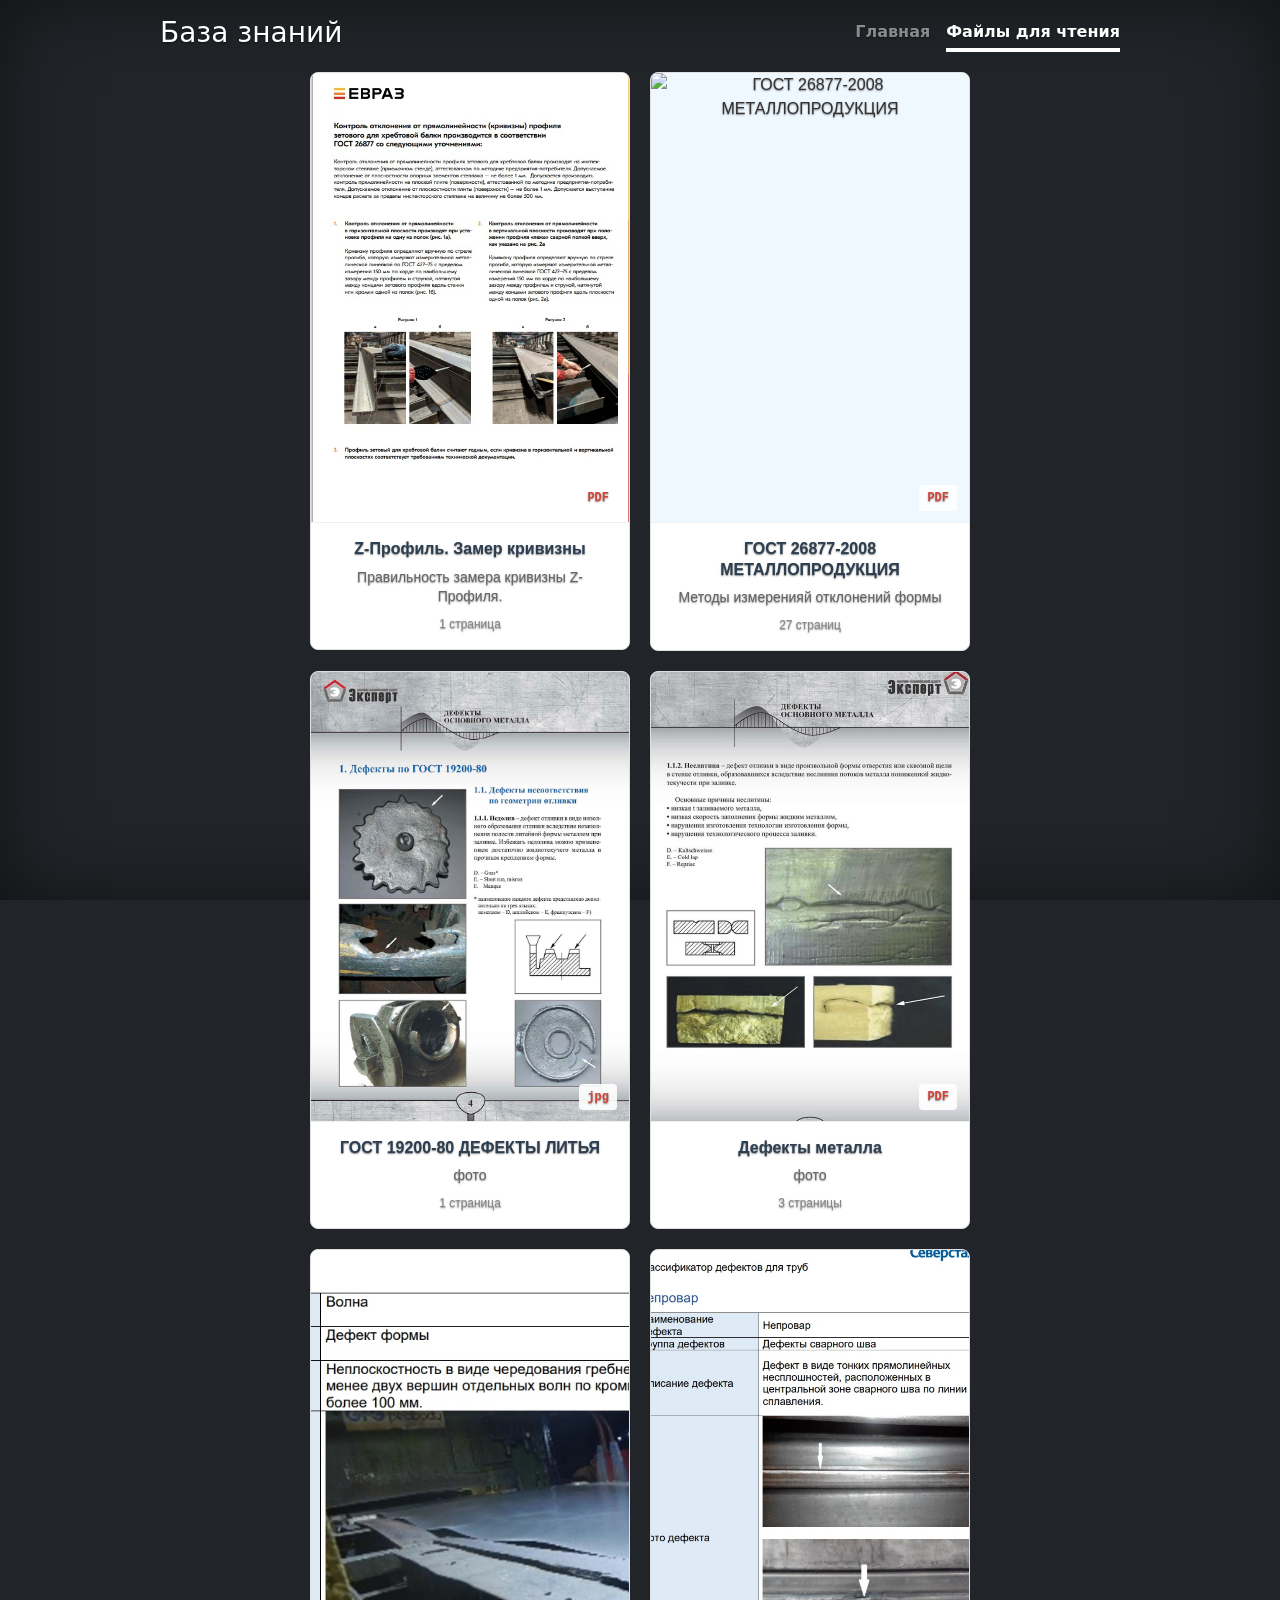
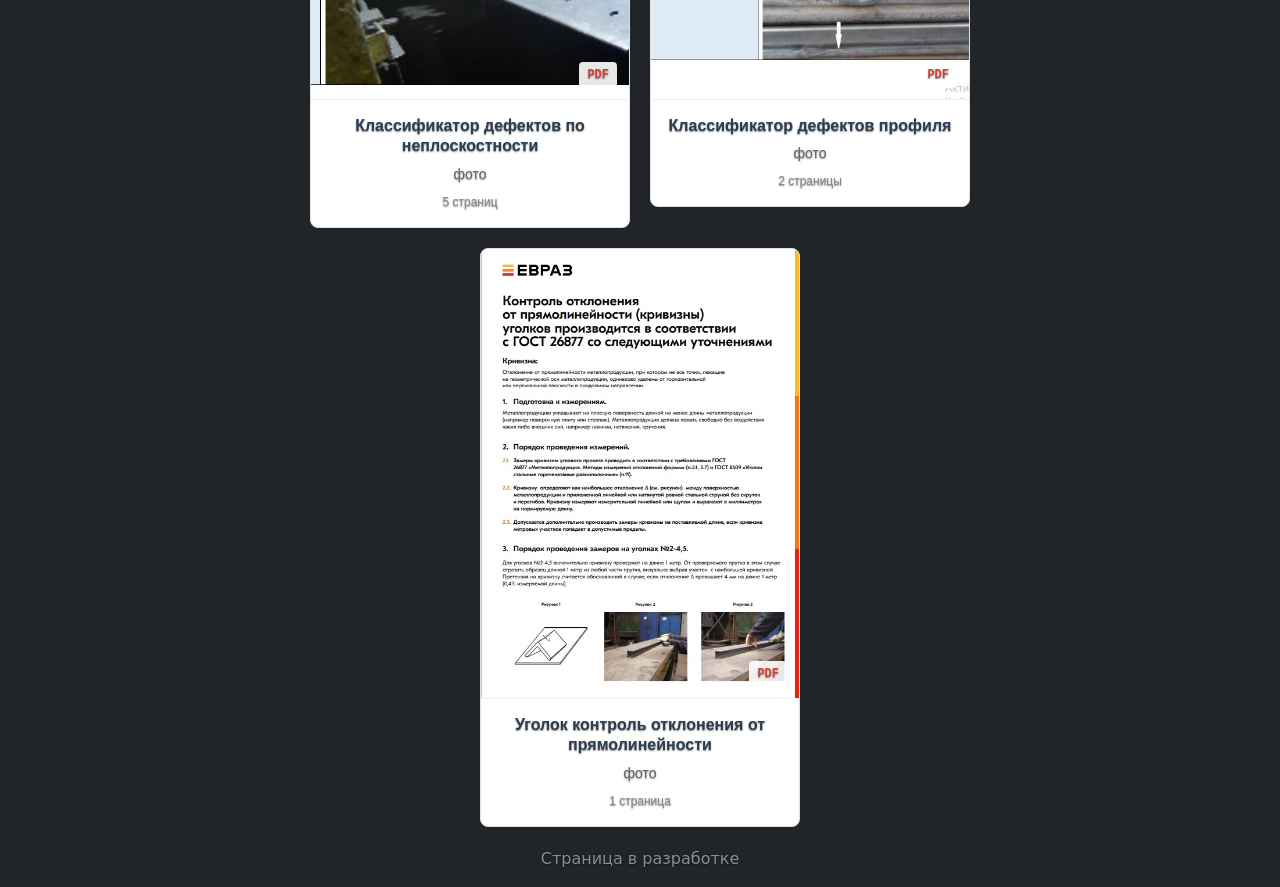
==== Дефекты.html @ 1c7688d4 "Update Дефекты.html" ====
<!doctype html>
<html lang="ru" class="h-100" data-bs-theme="auto">
  <head>
    <meta charset="utf-8" />
    <meta name="viewport" content="width=device-width, initial-scale=1" />
    <meta name="description" content="" />
    <title>Файлы для чтения</title>
    <link rel="icon" href="img/icon.png" />
    <link href="css/bootstrap.min.css" rel="stylesheet" />

    <style></style>
    <!-- Пользовательские стили для этого шаблона -->
    <link href="css/cover.css" rel="stylesheet" />
  </head>
  <body class="d-flex h-100 text-center text-bg-dark">
    <div class="cover-container d-flex w-100 h-100 p-3 mx-auto flex-column">
      <header class="mb-auto">
        <div>
          <h3 class="float-md-start mb-0">База знаний</h3>
          <nav class="nav nav-masthead justify-content-center float-md-end">
            <a
              class="nav-link fw-bold py-1 px-0"
              aria-current="page"
              href="index.html"
              >Главная
            </a>
            <a class="nav-link fw-bold py-1 px-0 active" href="Дефекты.html">
              Файлы для чтения
            </a>
          </nav>
        </div>
      </header>
      <main>
        <div class="pdf-gallery">
          
          <div class="pdf-link-card">
            <a
              href="https://drive.google.com/file/d/1VNxoEMTBIshEWuHUPDGK_zyQNwvNn9n7/view?usp=sharing"
              class="pdf-link"
              target="_blank"
              rel="noopener"
            >
              <div class="pdf-preview">
                <img
                  src="img/Z-Профиль. Замер кривизны.jpg"
                  alt="Z-Профиль. Замер кривизны"
                  class="preview-image"
                />
                <span class="pdf-icon">PDF</span>
              </div>
              <div class="pdf-info">
                <h3 class="pdf-title">Z-Профиль. Замер кривизны</h3>
                <p class="pdf-description">
                  Правильность замера кривизны Z-Профиля.
                </p>
                <span class="pdf-meta">1 страница</span>
              </div>
            </a>
          </div>
          <div class="pdf-link-card">
            <a
              href="https://drive.google.com/file/d/1lotK1HcNBA3Y0LuFQnwqOEzX0JJSopBb/view?usp=sharing"
              class="pdf-link"
              target="_blank"
              rel="noopener"
            >
              <div class="pdf-preview">
                <img
                  src="https://meganorm.ru/Data/522/52275/0.gif"
                  alt="ГОСТ 26877-2008 МЕТАЛЛОПРОДУКЦИЯ"
                  class="preview-image"
                />
                <span class="pdf-icon">PDF</span>
              </div>
              <div class="pdf-info">
                <h3 class="pdf-title">ГОСТ 26877-2008 МЕТАЛЛОПРОДУКЦИЯ</h3>
                <p class="pdf-description">
                  Методы измеренияй отклонений формы
                </p>
                <span class="pdf-meta">27 страниц</span>
              </div>
            </a>
          </div>
          <div class="pdf-link-card">
            <a
              href="https://drive.google.com/file/d/1u4NrDkvnOyEPUqprvm6hFBmv756m1Dpn/view?usp=sharing"
              class="pdf-link"
              target="_blank"
              rel="noopener"
            >
              <div class="pdf-preview">
                <img
                  src="PDF/Дефекты литья (ГОСТ 19200-80).jpg"
                  alt="Дефекты литья (ГОСТ 19200-80)"
                  class="preview-image"
                />
                <span class="pdf-icon">jpg</span>
              </div>
              <div class="pdf-info">
                <h3 class="pdf-title">ГОСТ 19200-80 ДЕФЕКТЫ ЛИТЬЯ</h3>
                <p class="pdf-description">фото</p>
                <span class="pdf-meta">1 страница</span>
              </div>
            </a>
          </div>
          <div class="pdf-link-card">
            <a
              href="https://drive.google.com/file/d/1jbXk6nrVmlvSIRDxXZnnMxonEVi_7ITj/view?usp=sharing"
              class="pdf-link"
              target="_blank"
              rel="noopener"
            >
              <div class="pdf-preview">
                <img
                  src="img/Дефекты металла.jpg"
                  alt="Дефекты металла"
                  class="preview-image"
                />
                <span class="pdf-icon">PDF</span>
              </div>
              <div class="pdf-info">
                <h3 class="pdf-title">Дефекты металла</h3>
                <p class="pdf-description">фото</p>
                <span class="pdf-meta">3 страницы</span>
              </div>
            </a>
          </div>
          <div class="pdf-link-card">
            <a
              href="https://drive.google.com/file/d/19DSDoSTW-9j0FBzGOYoQylgRarEkfjwR/view?usp=sharing"
              class="pdf-link"
              target="_blank"
              rel="noopener"
            >
              <div class="pdf-preview">
                <img
                  src="img/Классификатор дефектов по неплоскостности.jpg"
                  alt="Дефекты металла"
                  class="preview-image"
                />
                <span class="pdf-icon">PDF</span>
              </div>
              <div class="pdf-info">
                <h3 class="pdf-title">
                  Классификатор дефектов по неплоскостности
                </h3>
                <p class="pdf-description">фото</p>
                <span class="pdf-meta">5 страниц</span>
              </div>
            </a>
          </div>
          <div class="pdf-link-card">
            <a
              href="https://drive.google.com/file/d/19GHr_GscddgRQ9pl_QYwRhdyqUPZ-yNC/view?usp=sharing"
              class="pdf-link"
              target="_blank"
              rel="noopener"
            >
              <div class="pdf-preview">
                <img
                  src="img/Классификатор дефектов профиля.jpg"
                  alt="Дефекты металла"
                  class="preview-image"
                />
                <span class="pdf-icon">PDF</span>
              </div>
              <div class="pdf-info">
                <h3 class="pdf-title">Классификатор дефектов профиля</h3>
                <p class="pdf-description">фото</p>
                <span class="pdf-meta">2 страницы</span>
              </div>
            </a>
          </div>
          <div class="pdf-link-card">
            <a
              href="https://drive.google.com/file/d/1ffCLe1TzRRmDBVNNvVYwtRK9qHr_nrPJ/view?usp=sharing"
              class="pdf-link"
              target="_blank"
              rel="noopener"
            >
              <div class="pdf-preview">
                <img
                  src="img/Уголок контроль отклонения от прямолинейности.jpg"
                  alt="Дефекты металла"
                  class="preview-image"
                />
                <span class="pdf-icon">PDF</span>
              </div>
              <div class="pdf-info">
                <h3 class="pdf-title">
                  Уголок контроль отклонения от прямолинейности
                </h3>
                <p class="pdf-description">фото</p>
                <span class="pdf-meta">1 страница</span>
              </div>
            </a>
          </div>
        </div>
      </main>
      <!-- Добавьте больше карточек по необходимости -->
      <footer class="mt-auto text-white-50">
        <p>Страница в разработке</p>
      </footer>
    </div>
  </body>
</html>
---- css/cover.css ----
/*
 * Глобальные параметры
 */

/* Пользовательская кнопка по умолчанию */
.btn-light,
.btn-light:hover,
.btn-light:focus {
  color: #333;
  text-shadow: none; /* Предотвращать наследование от `body` */
}

/*
 * Базовая структура
 */

body {
  text-shadow: 0 0.05rem 0.1rem rgba(0, 0, 0, 0.5);
  box-shadow: inset 0 0 5rem rgba(0, 0, 0, 0.5);
}

.cover-container {
  max-width: 62em;
}
img {
  background-color: aliceblue;
}
/*
 * Заголовок
 */

.nav-masthead .nav-link {
  color: rgba(255, 255, 255, 0.5);
  border-bottom: 0.25rem solid transparent;
}

.nav-masthead .nav-link:hover,
.nav-masthead .nav-link:focus {
  border-bottom-color: rgba(255, 255, 255, 0.25);
}

.nav-masthead .nav-link + .nav-link {
  margin-left: 1rem;
}

.nav-masthead .active {
  color: #fff;
  border-bottom-color: #fff;
}

/* Стиль через ИИ */

.pdf-gallery {
  display: flex;
  flex-wrap: wrap;
  gap: 20px; /* Отступы между карточками */
  justify-content: center; /* Центрирование карточек */
  padding: 20px;
}

.pdf-link-card {
  width: 320px; /* Фиксированная ширина карточки */
  flex: 0 1 320px; /* Не растёт, сжимается при необходимости, базовая ширина 320 px */
  margin: 0;
  font-family: Arial, sans-serif;
}

.pdf-link {
  display: block;
  text-decoration: none;
  color: #333;
  border: 1px solid #e0e0e0;
  border-radius: 8px;
  overflow: hidden;
  transition: all 0.3s ease;
  background: #fff;
}

.pdf-link:hover {
  box-shadow: 0 4px 12px rgba(0, 0, 0, 0.1);
  transform: translateY(-2px);
  border-color: #ccc;
}

.pdf-preview {
  position: relative;
  width: 100%;
  height: 0;
  padding-bottom: 141.42%; /* Соотношение сторон A4: 1:√2 ≈ 1:1.414 */
}

.preview-image {
  position: absolute;
  top: 0;
  left: 0;
  width: 100%;
  height: 100%;
  object-fit: cover;
  border-bottom: 1px solid #f0f0f0;
}

.pdf-icon {
  position: absolute;
  bottom: 12px;
  right: 12px;
  background: rgba(255, 255, 255, 0.9);
  color: #d44336;
  padding: 4px 8px;
  border-radius: 4px;
  font-size: 12px;
  font-weight: bold;
  font-family: monospace;
}

.pdf-info {
  padding: 16px;
}

.pdf-title {
  margin: 0 0 8px 0;
  font-size: 16px;
  font-weight: 600;
  line-height: 1.3;
  color: #2c3e50;
}

.pdf-description {
  margin: 0 0 8px 0;
  font-size: 14px;
  line-height: 1.4;
  color: #666;
}

.pdf-meta {
  display: block;
  font-size: 12px;
  color: #888;
}
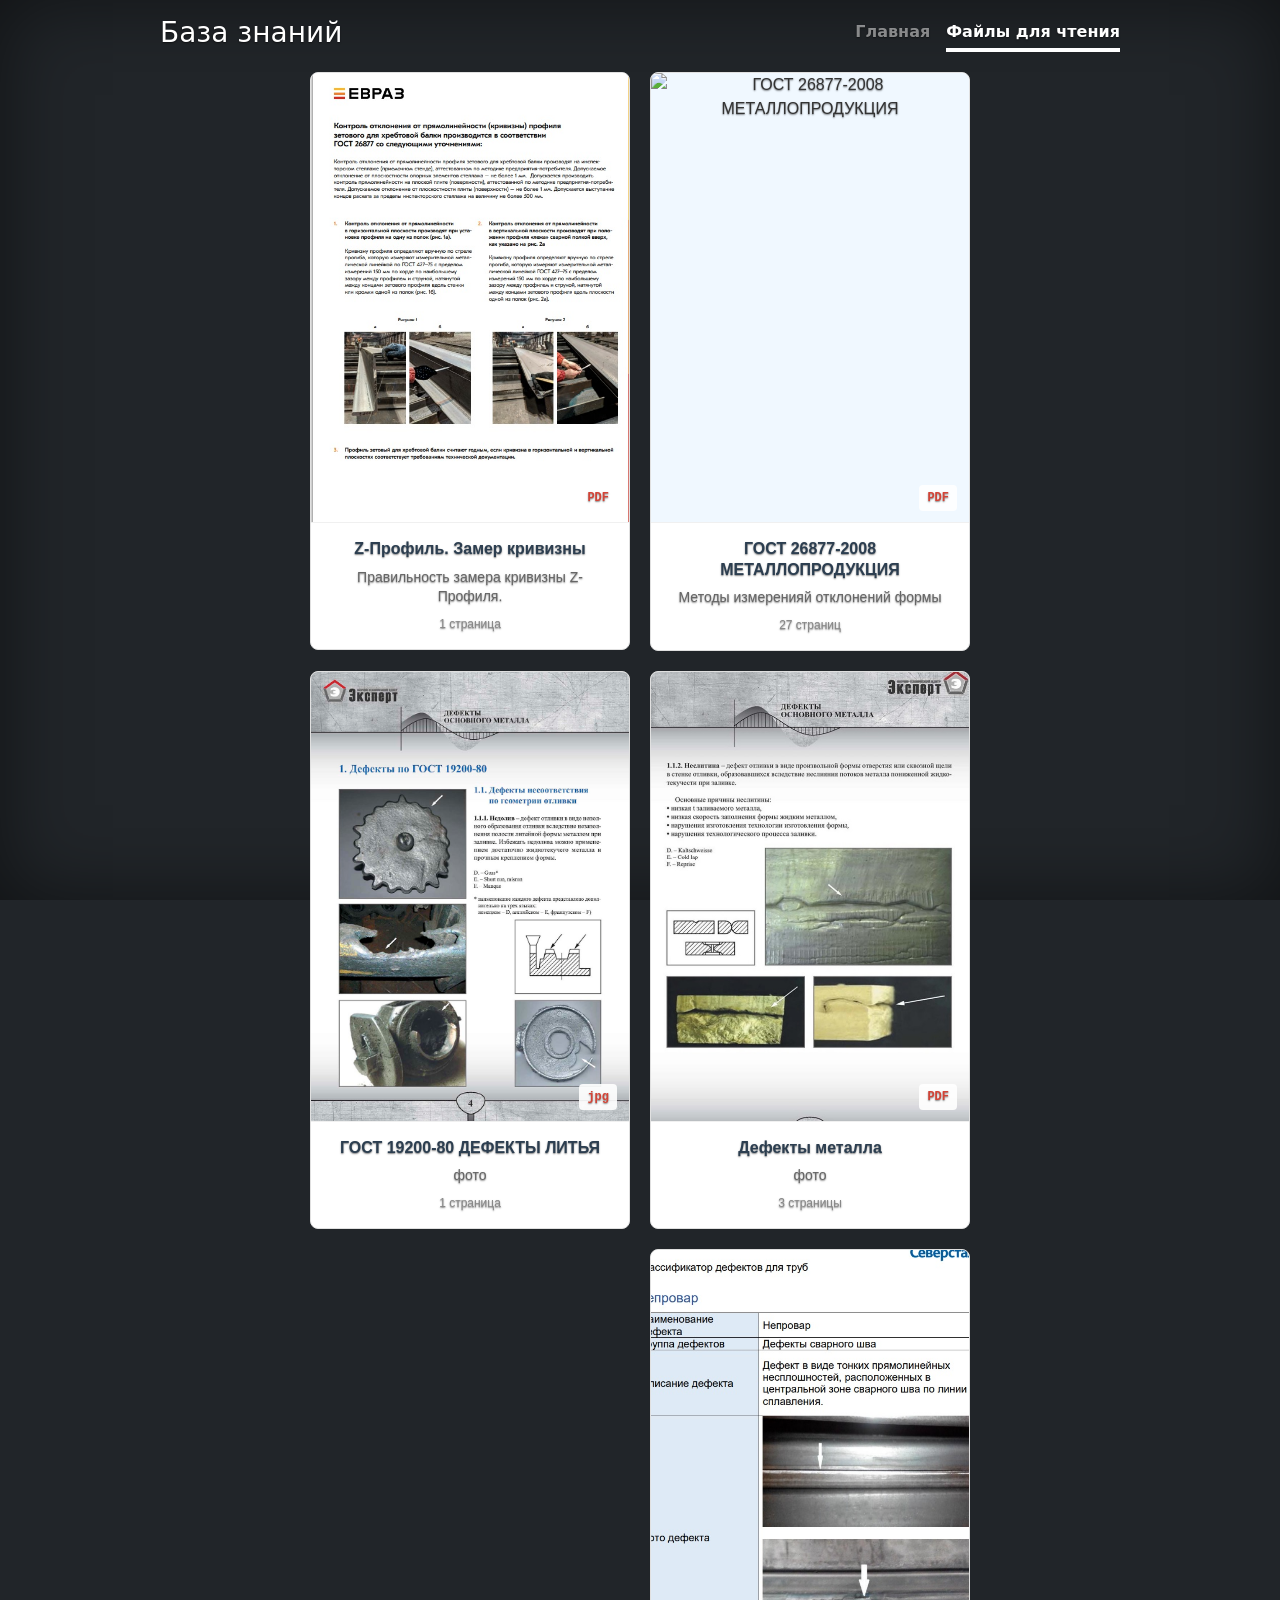
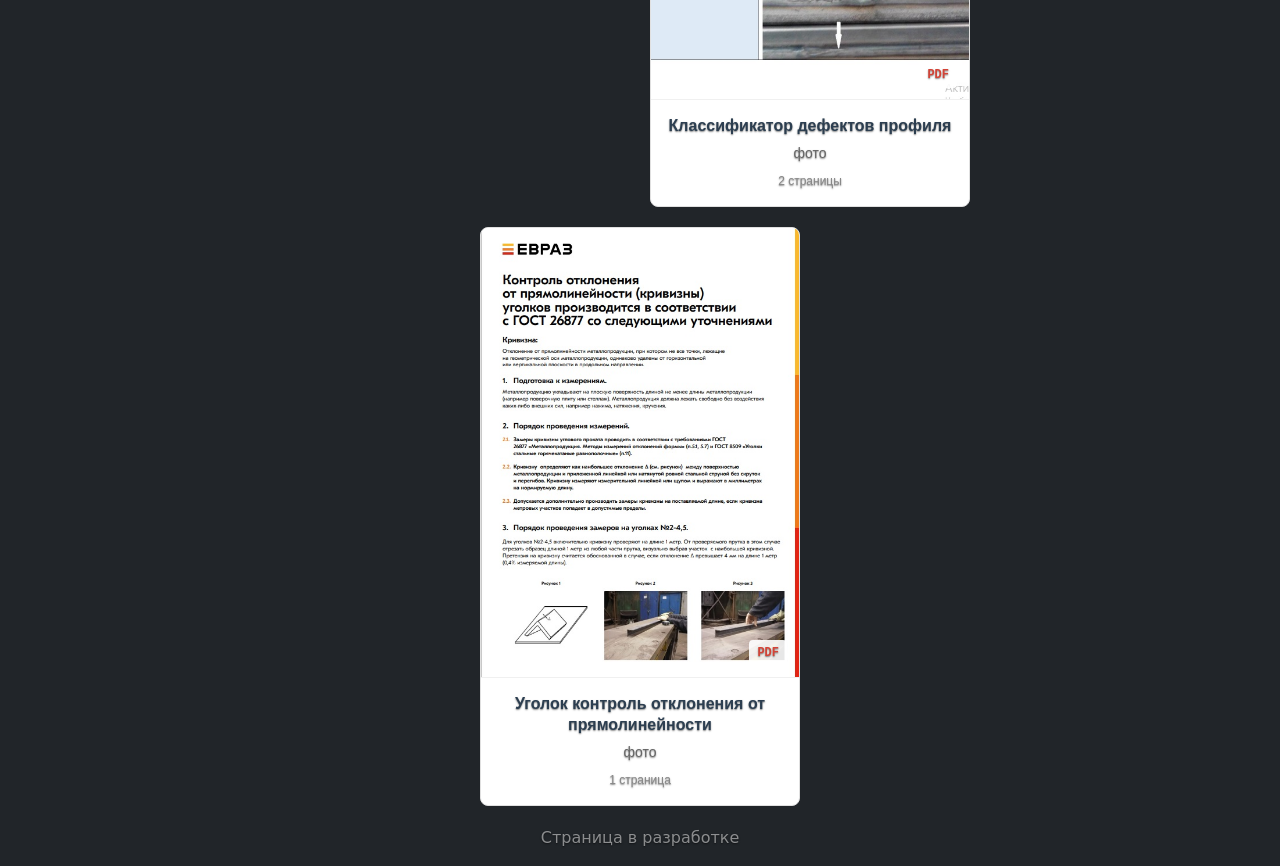
==== commit ecb27681: "Update Дефекты.html" ====
--- a/Дефекты.html
+++ b/Дефекты.html
@@ -126,28 +126,7 @@
             </a>
           </div>
           <div class="pdf-link-card">
-            <a
-              href="https://drive.google.com/file/d/19DSDoSTW-9j0FBzGOYoQylgRarEkfjwR/view?usp=sharing"
-              class="pdf-link"
-              target="_blank"
-              rel="noopener"
-            >
-              <div class="pdf-preview">
-                <img
-                  src="img/Классификатор дефектов по неплоскостности.jpg"
-                  alt="Дефекты металла"
-                  class="preview-image"
-                />
-                <span class="pdf-icon">PDF</span>
-              </div>
-              <div class="pdf-info">
-                <h3 class="pdf-title">
-                  Классификатор дефектов по неплоскостности
-                </h3>
-                <p class="pdf-description">фото</p>
-                <span class="pdf-meta">5 страниц</span>
-              </div>
-            </a>
+            
           </div>
           <div class="pdf-link-card">
             <a
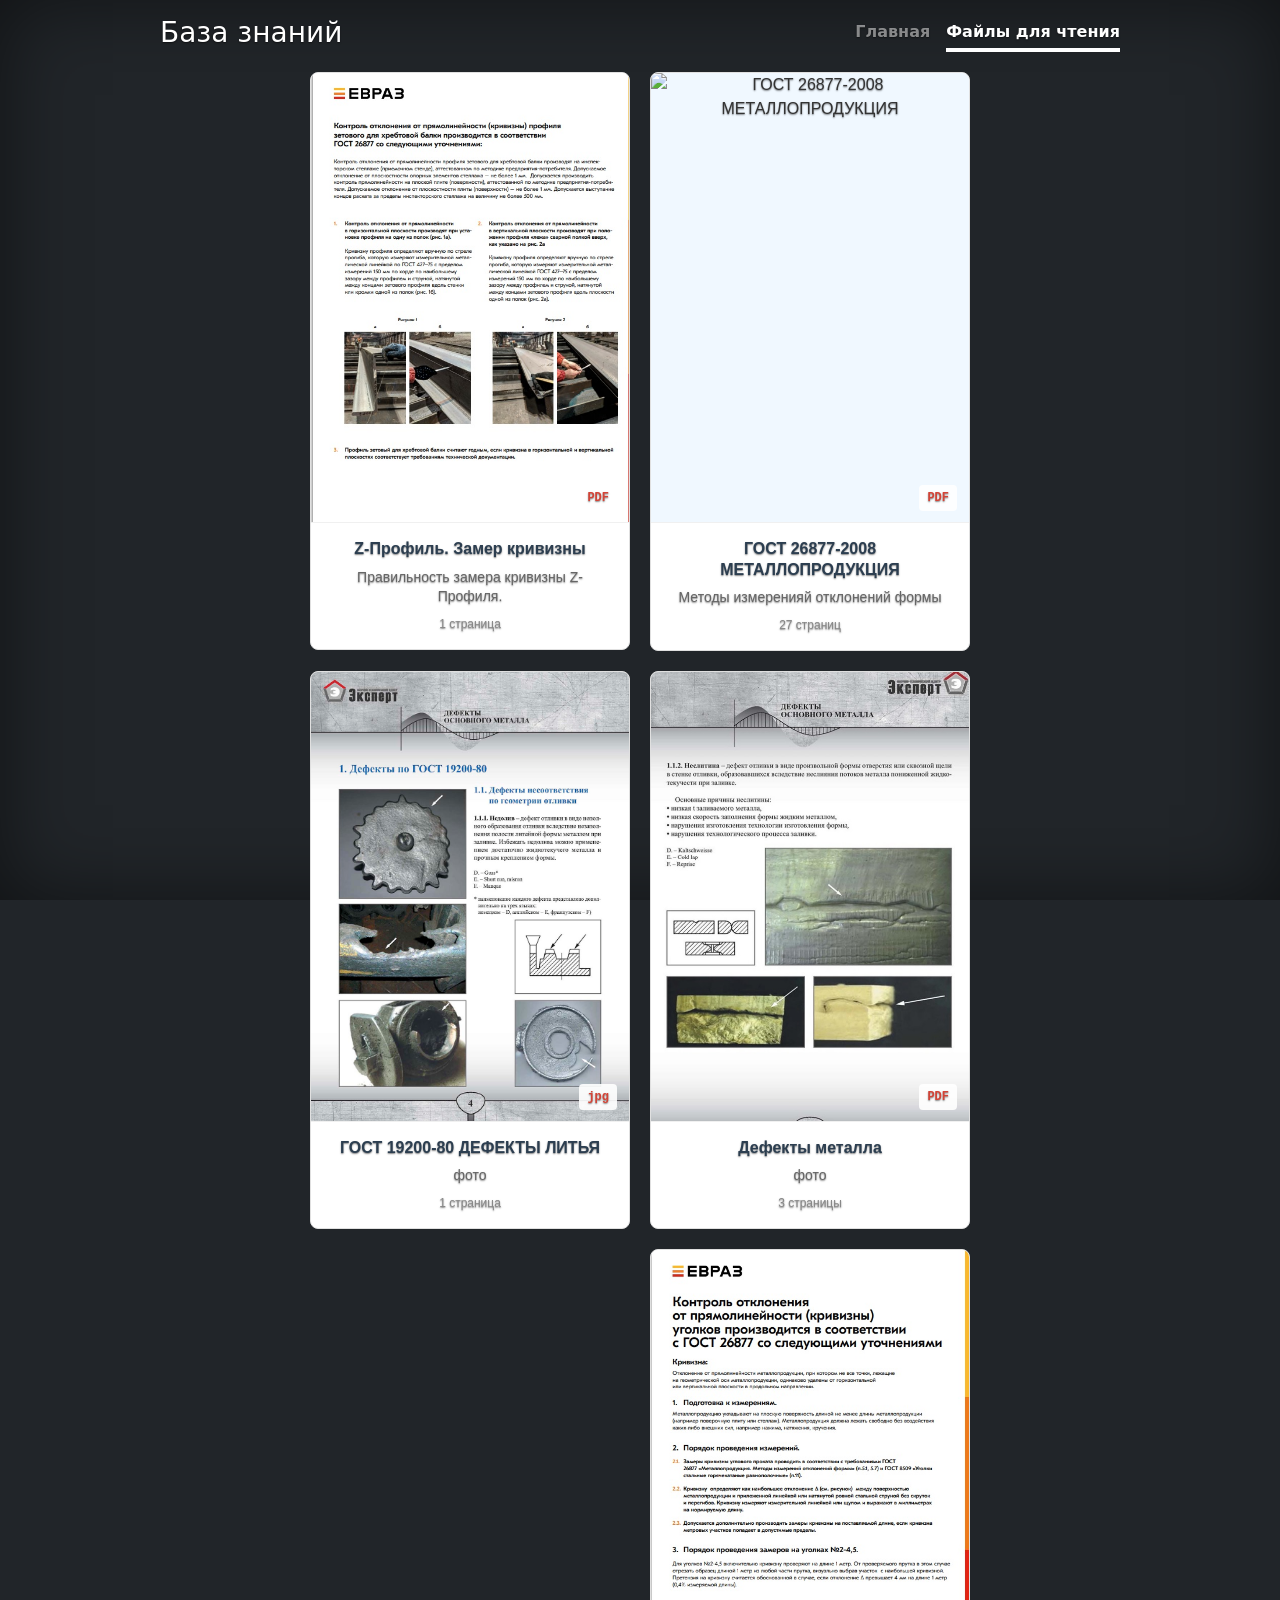
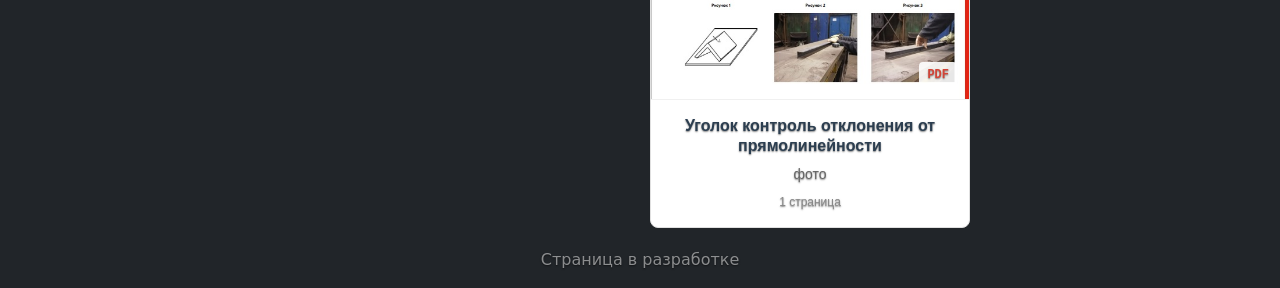
==== commit 5e058539: "Update Дефекты.html" ====
--- a/Дефекты.html
+++ b/Дефекты.html
@@ -128,28 +128,7 @@
           <div class="pdf-link-card">
             
           </div>
-          <div class="pdf-link-card">
-            <a
-              href="https://drive.google.com/file/d/19GHr_GscddgRQ9pl_QYwRhdyqUPZ-yNC/view?usp=sharing"
-              class="pdf-link"
-              target="_blank"
-              rel="noopener"
-            >
-              <div class="pdf-preview">
-                <img
-                  src="img/Классификатор дефектов профиля.jpg"
-                  alt="Дефекты металла"
-                  class="preview-image"
-                />
-                <span class="pdf-icon">PDF</span>
-              </div>
-              <div class="pdf-info">
-                <h3 class="pdf-title">Классификатор дефектов профиля</h3>
-                <p class="pdf-description">фото</p>
-                <span class="pdf-meta">2 страницы</span>
-              </div>
-            </a>
-          </div>
+         
           <div class="pdf-link-card">
             <a
               href="https://drive.google.com/file/d/1ffCLe1TzRRmDBVNNvVYwtRK9qHr_nrPJ/view?usp=sharing"
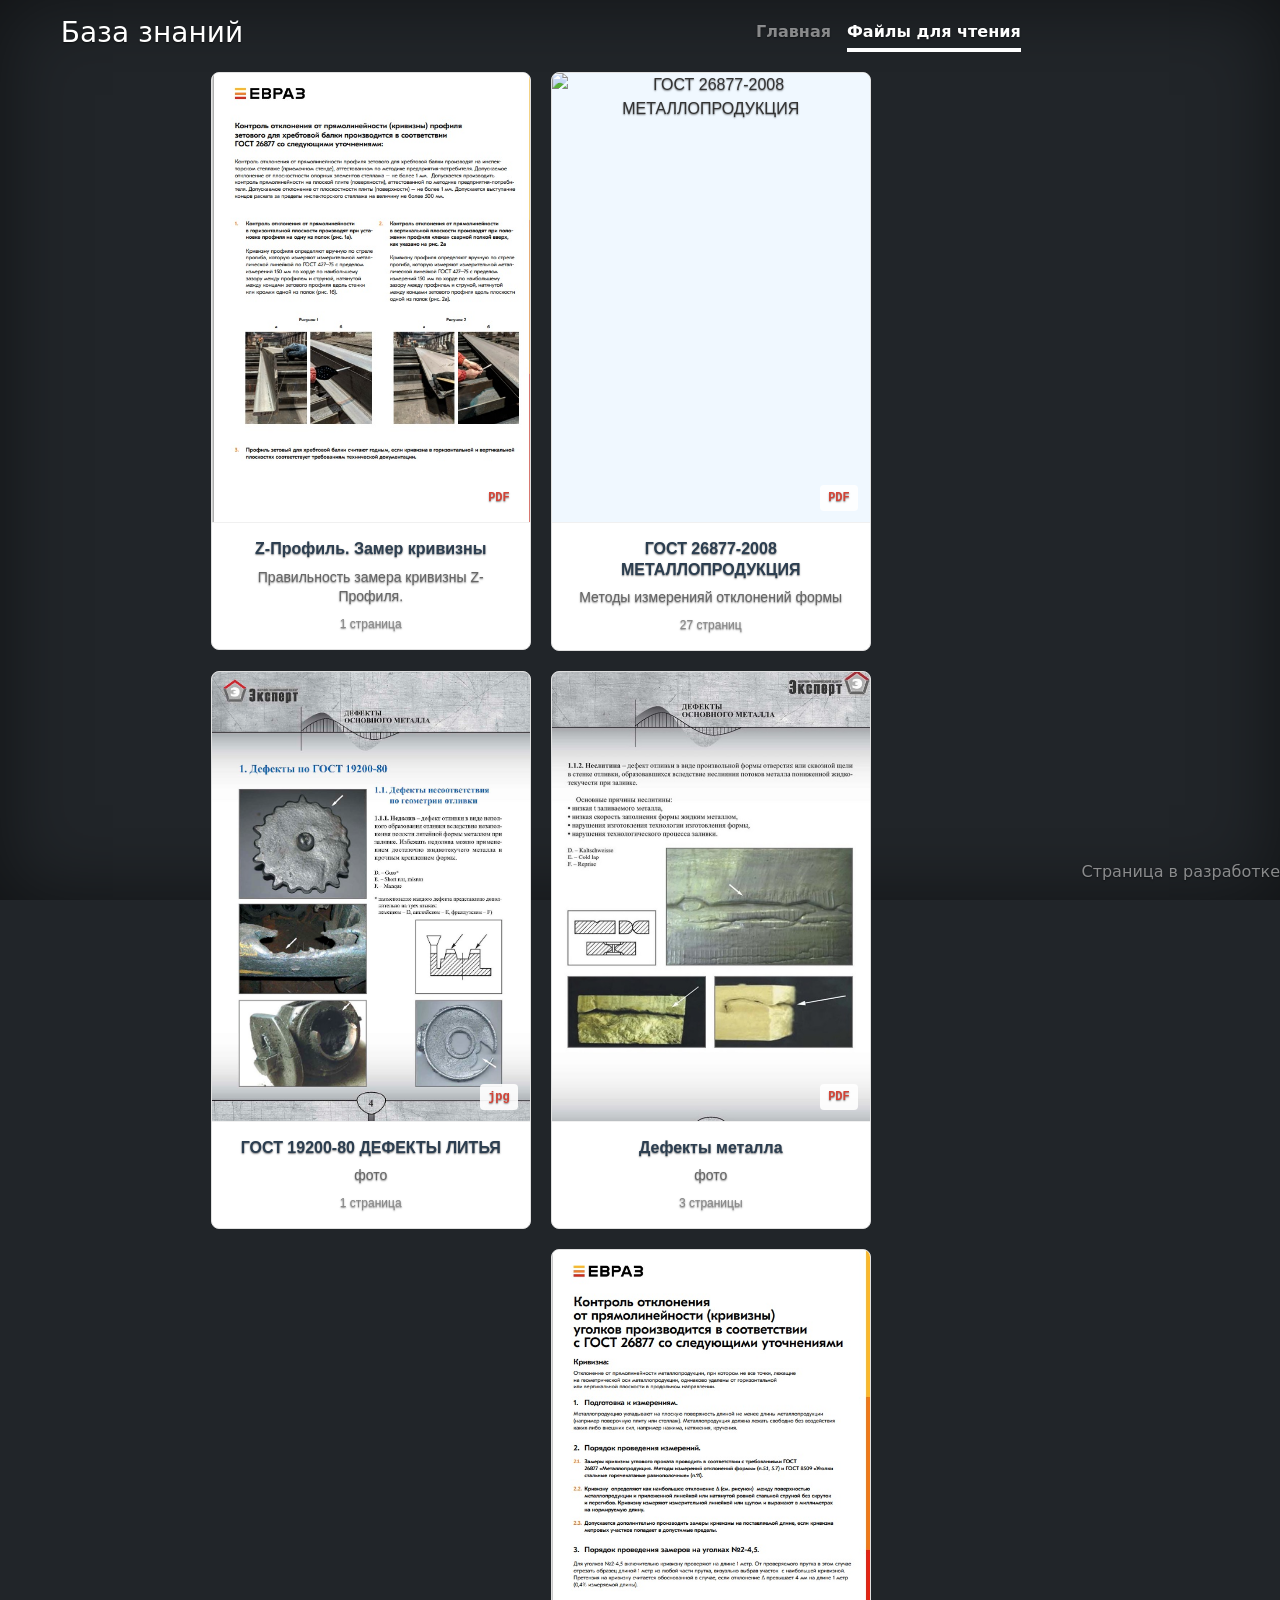
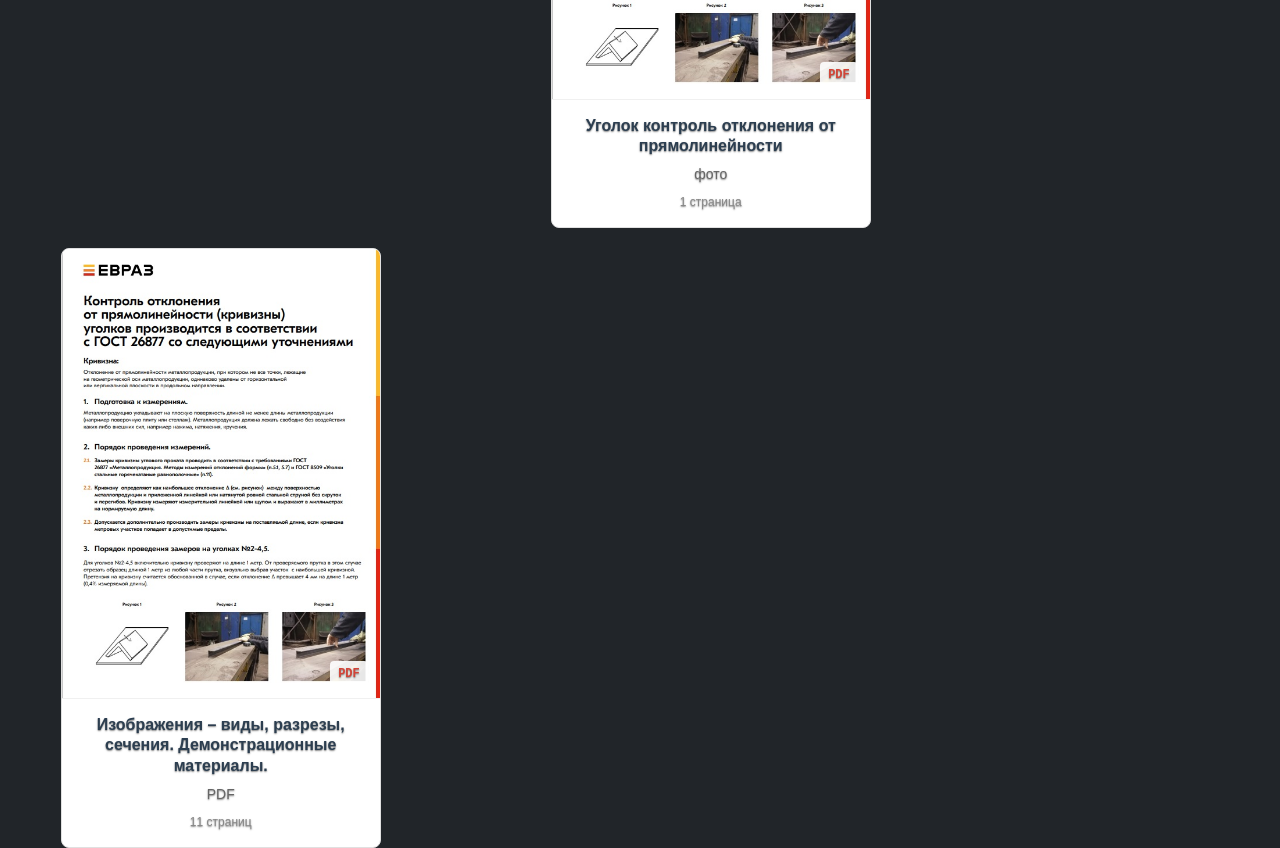
==== commit 4a2ca470: "Update Дефекты.html" ====
--- a/Дефекты.html
+++ b/Дефекты.html
@@ -154,6 +154,31 @@
             </a>
           </div>
         </div>
+        <div class="pdf-link-card">
+            <a
+              href="https://drive.google.com/file/d/1eq2KmpvDy6e5qskO52QtxDR_JgoqI-Zu/view?usp=sharing"
+              class="pdf-link"
+              target="_blank"
+              rel="noopener"
+            >
+              <div class="pdf-preview">
+                <img
+                  src="img/Уголок контроль отклонения от прямолинейности.jpg"
+                  alt="Дефекты металла"
+                  class="preview-image"
+                />
+                <span class="pdf-icon">PDF</span>
+              </div>
+              <div class="pdf-info">
+                <h3 class="pdf-title">
+                  Изображения – виды, разрезы, сечения. Демонстрационные материалы.
+                </h3>
+                <p class="pdf-description">PDF</p>
+                <span class="pdf-meta">11 страниц</span>
+              </div>
+            </a>
+          </div>
+        </div>
       </main>
       <!-- Добавьте больше карточек по необходимости -->
       <footer class="mt-auto text-white-50">
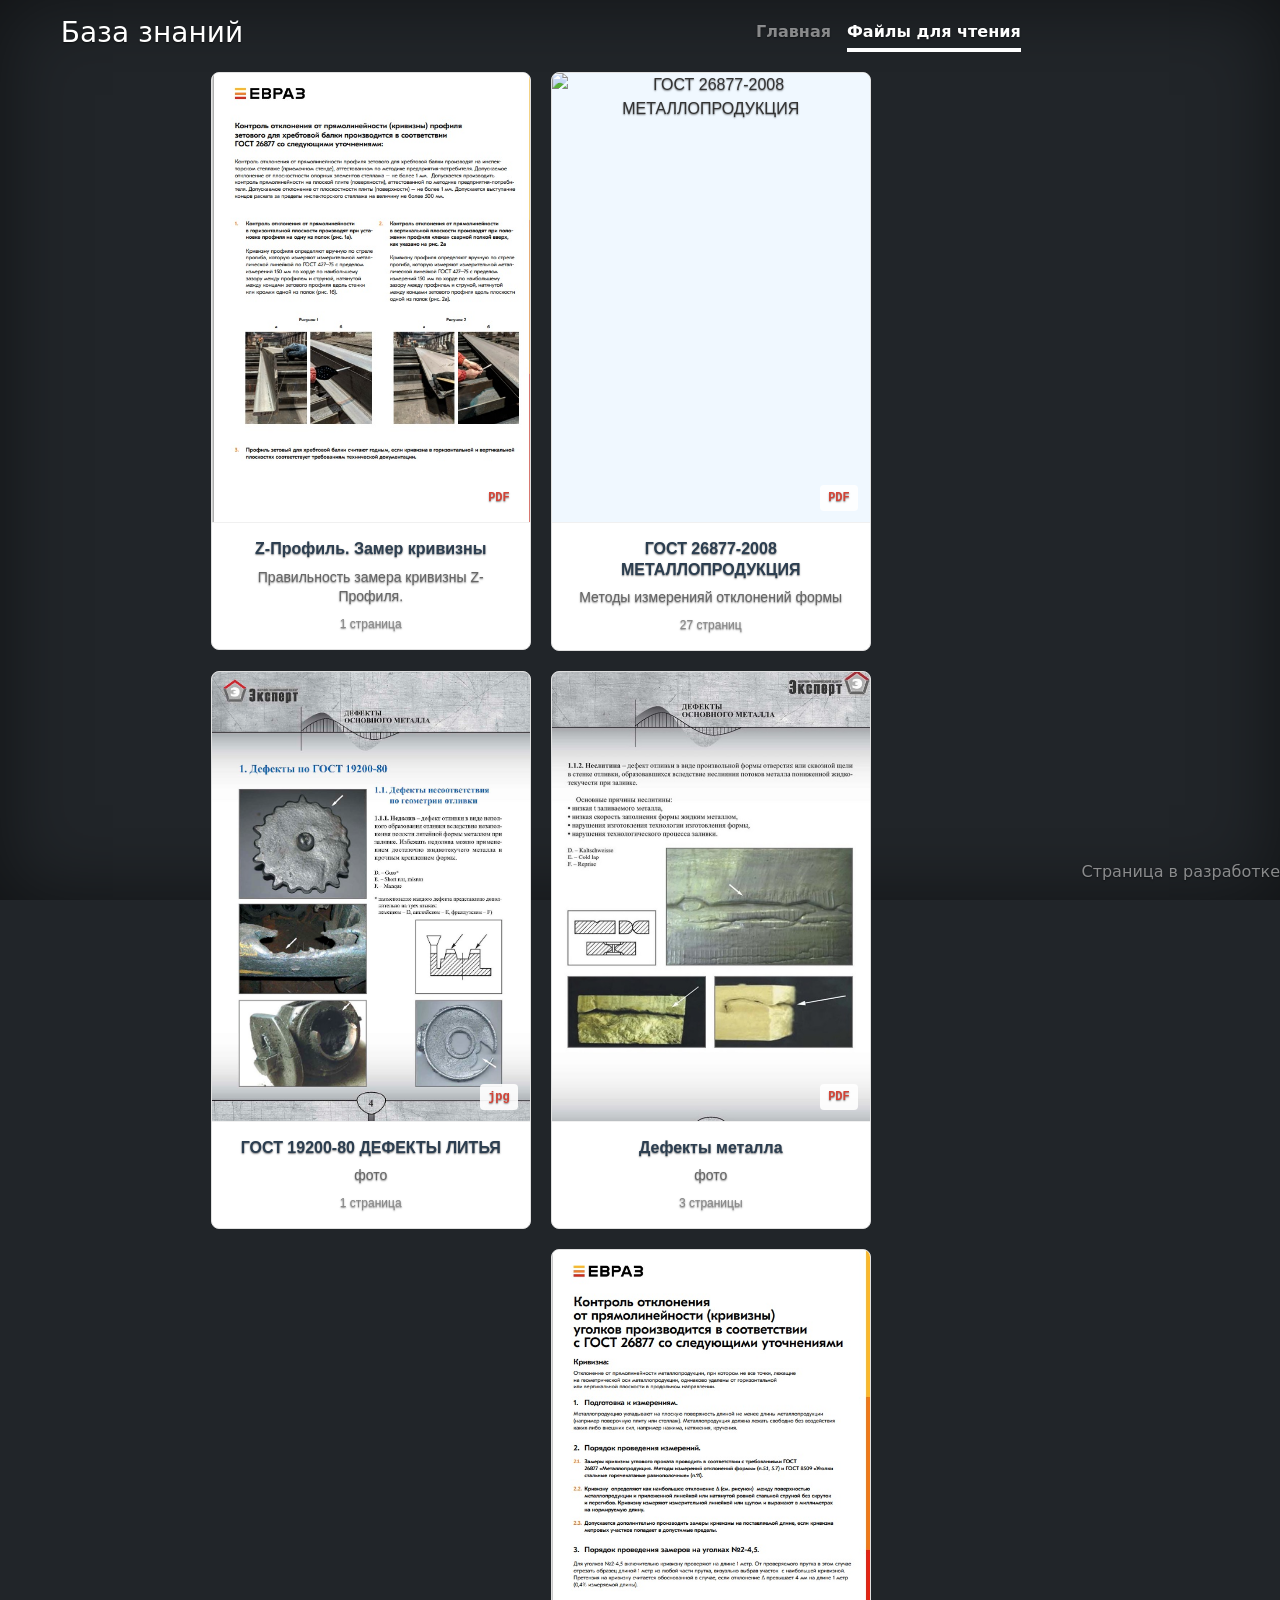
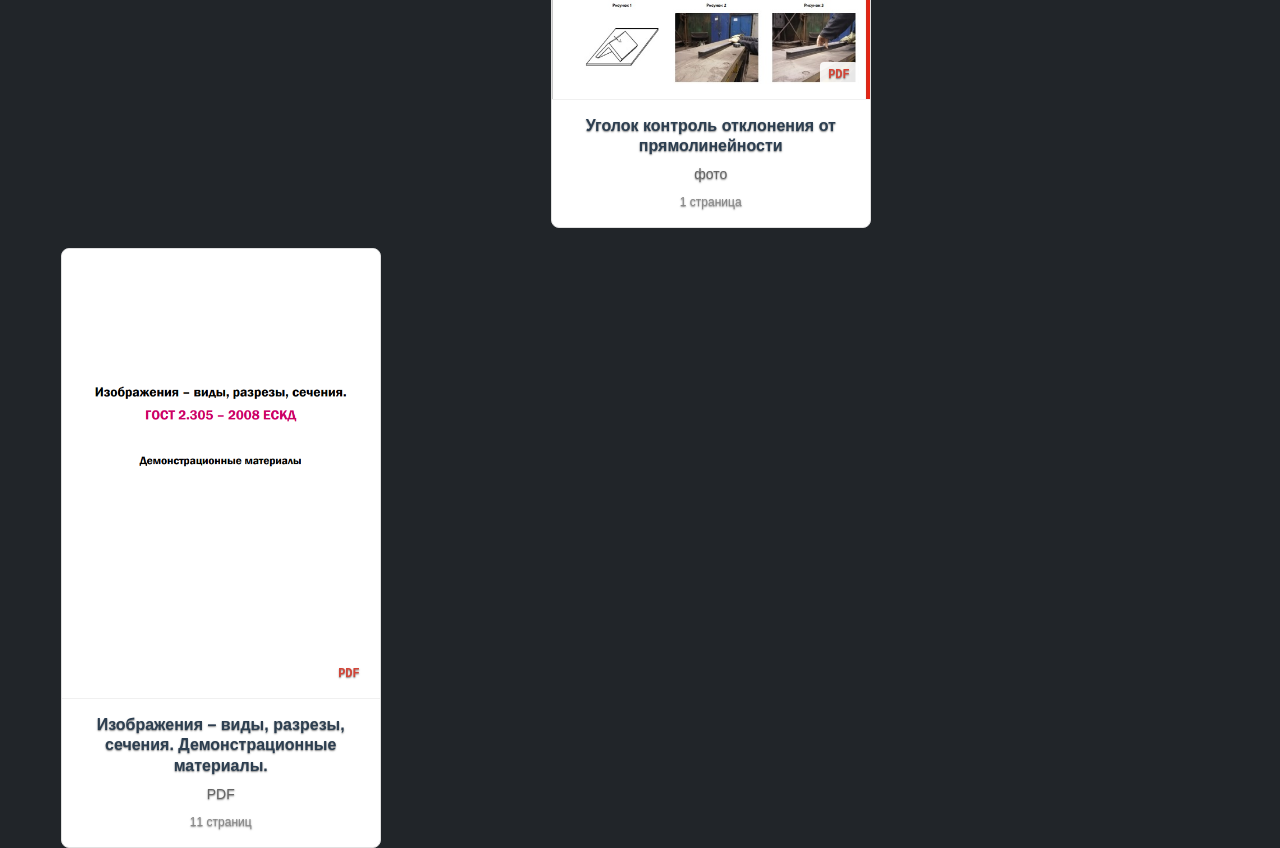
==== commit 4f2b01cb: "Update Дефекты.html" ====
--- a/Дефекты.html
+++ b/Дефекты.html
@@ -163,7 +163,7 @@
             >
               <div class="pdf-preview">
                 <img
-                  src="img/Уголок контроль отклонения от прямолинейности.jpg"
+                  src="img/Изображения на чертеже.png"
                   alt="Дефекты металла"
                   class="preview-image"
                 />
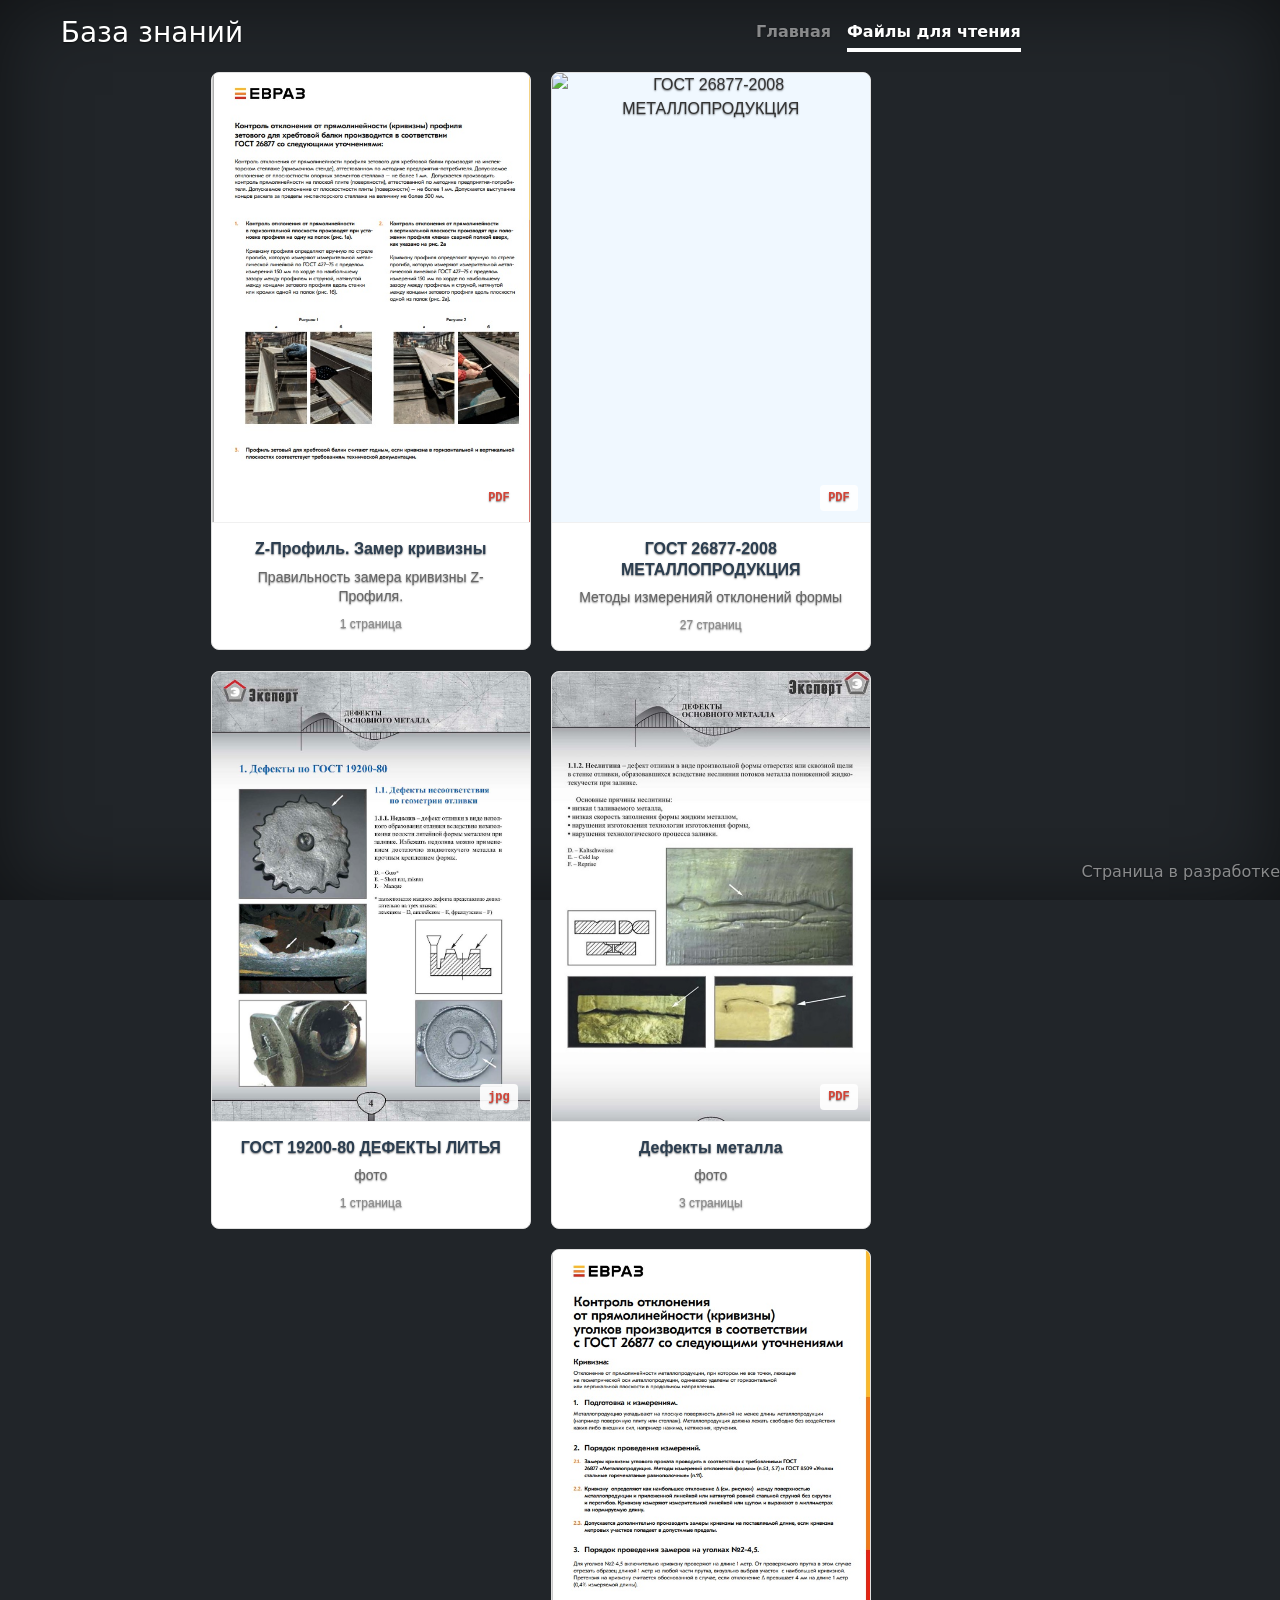
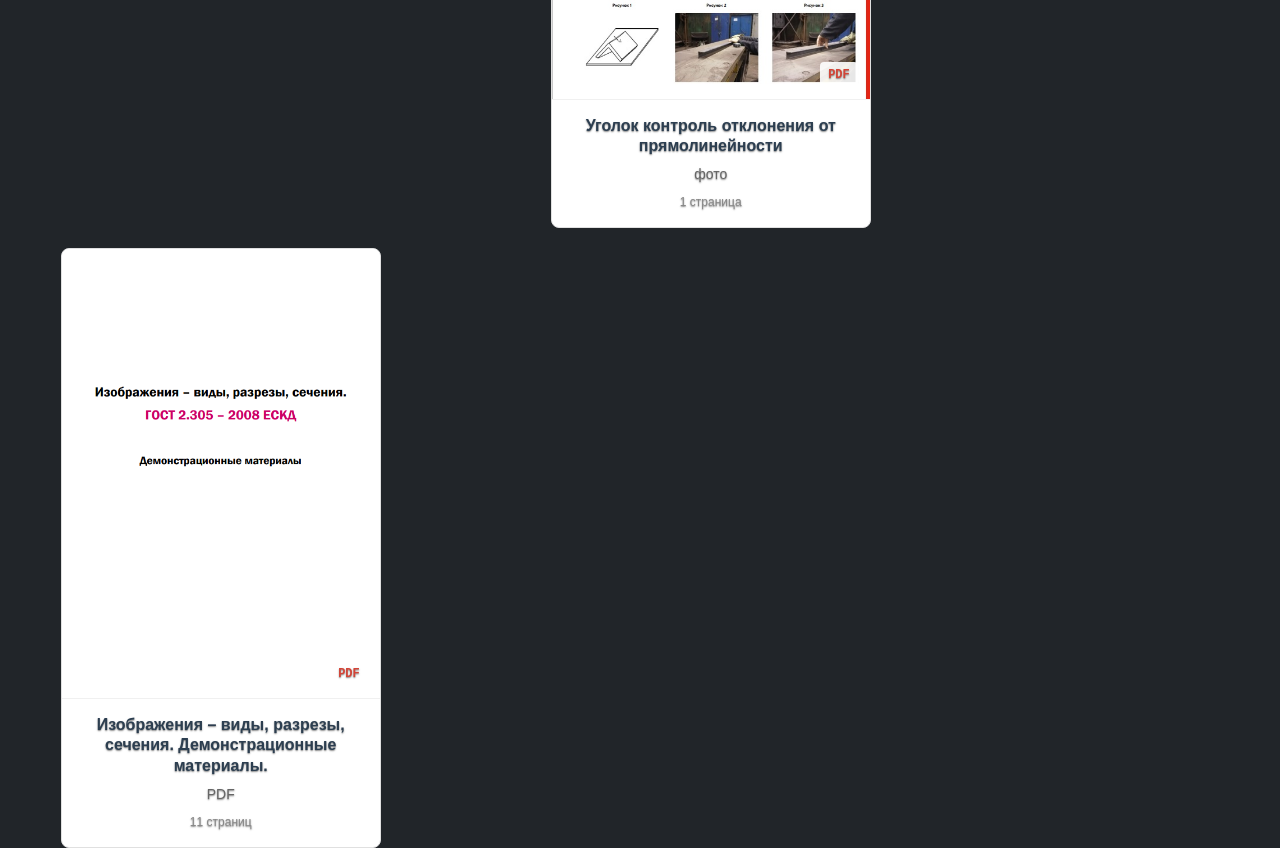
==== commit 5fac980f: "Update Дефекты.html" ====
--- a/Дефекты.html
+++ b/Дефекты.html
@@ -164,7 +164,7 @@
               <div class="pdf-preview">
                 <img
                   src="img/Изображения на чертеже.png"
-                  alt="Дефекты металла"
+                  alt="Изображения на чертеже"
                   class="preview-image"
                 />
                 <span class="pdf-icon">PDF</span>
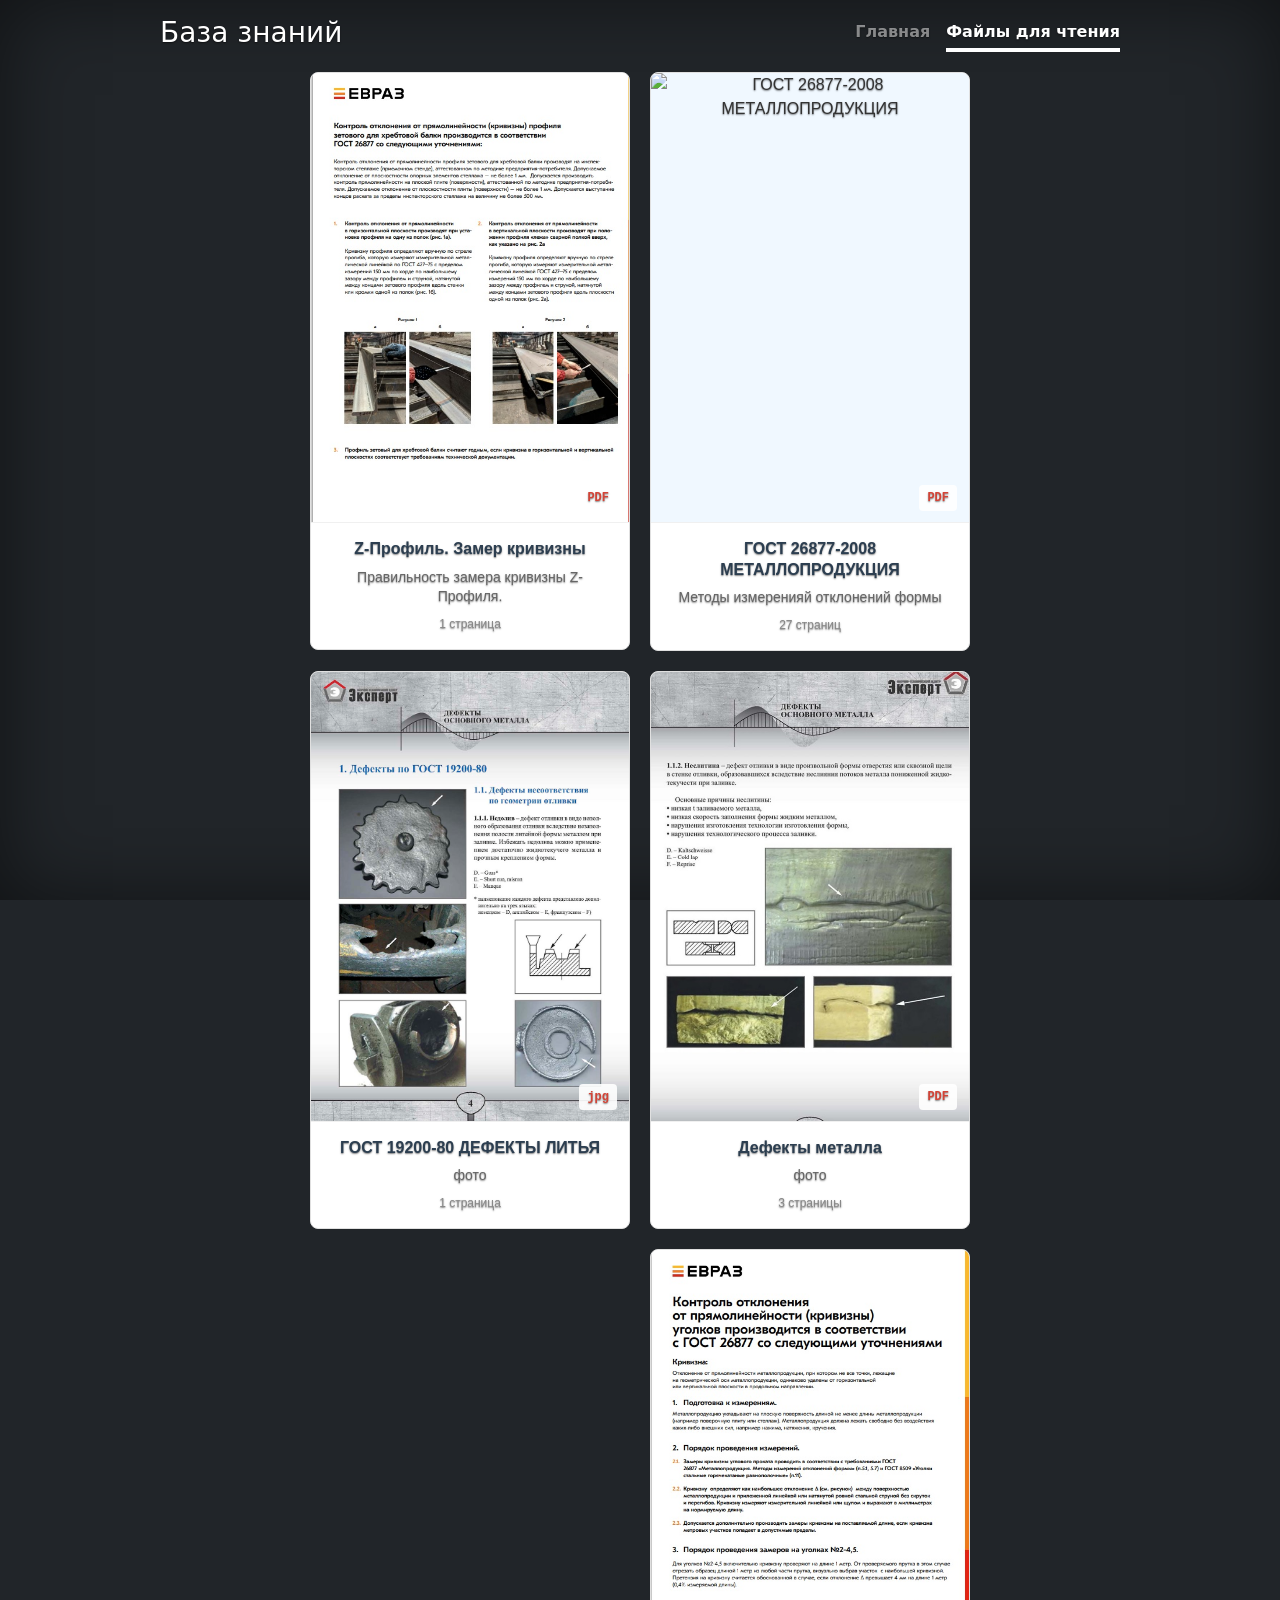
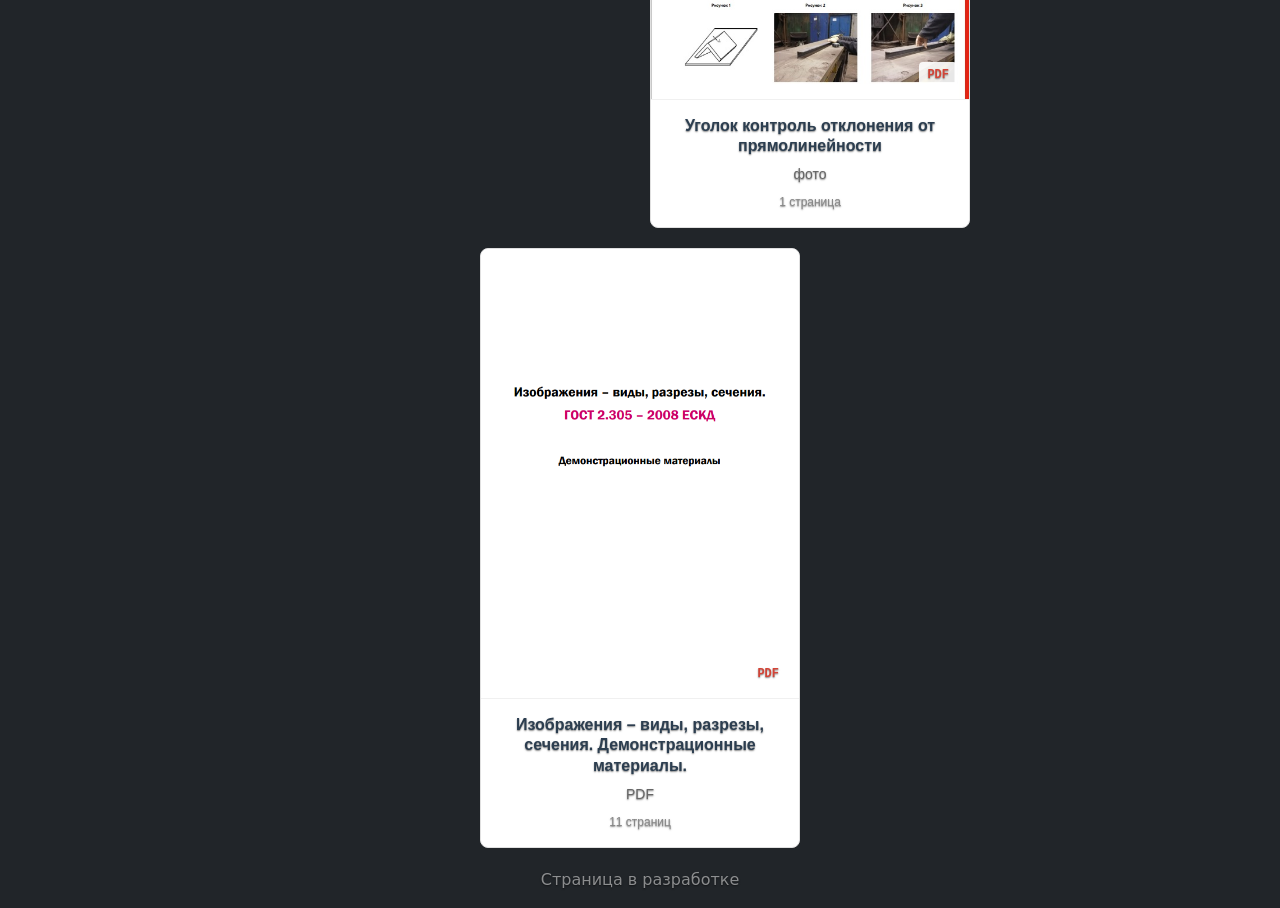
==== commit 90184285: "Update Дефекты.html" ====
--- a/Дефекты.html
+++ b/Дефекты.html
@@ -152,9 +152,8 @@
                 <span class="pdf-meta">1 страница</span>
               </div>
             </a>
-          </div>
-        </div>
-        <div class="pdf-link-card">
+          </div> 
+          <div class="pdf-link-card">
             <a
               href="https://drive.google.com/file/d/1eq2KmpvDy6e5qskO52QtxDR_JgoqI-Zu/view?usp=sharing"
               class="pdf-link"
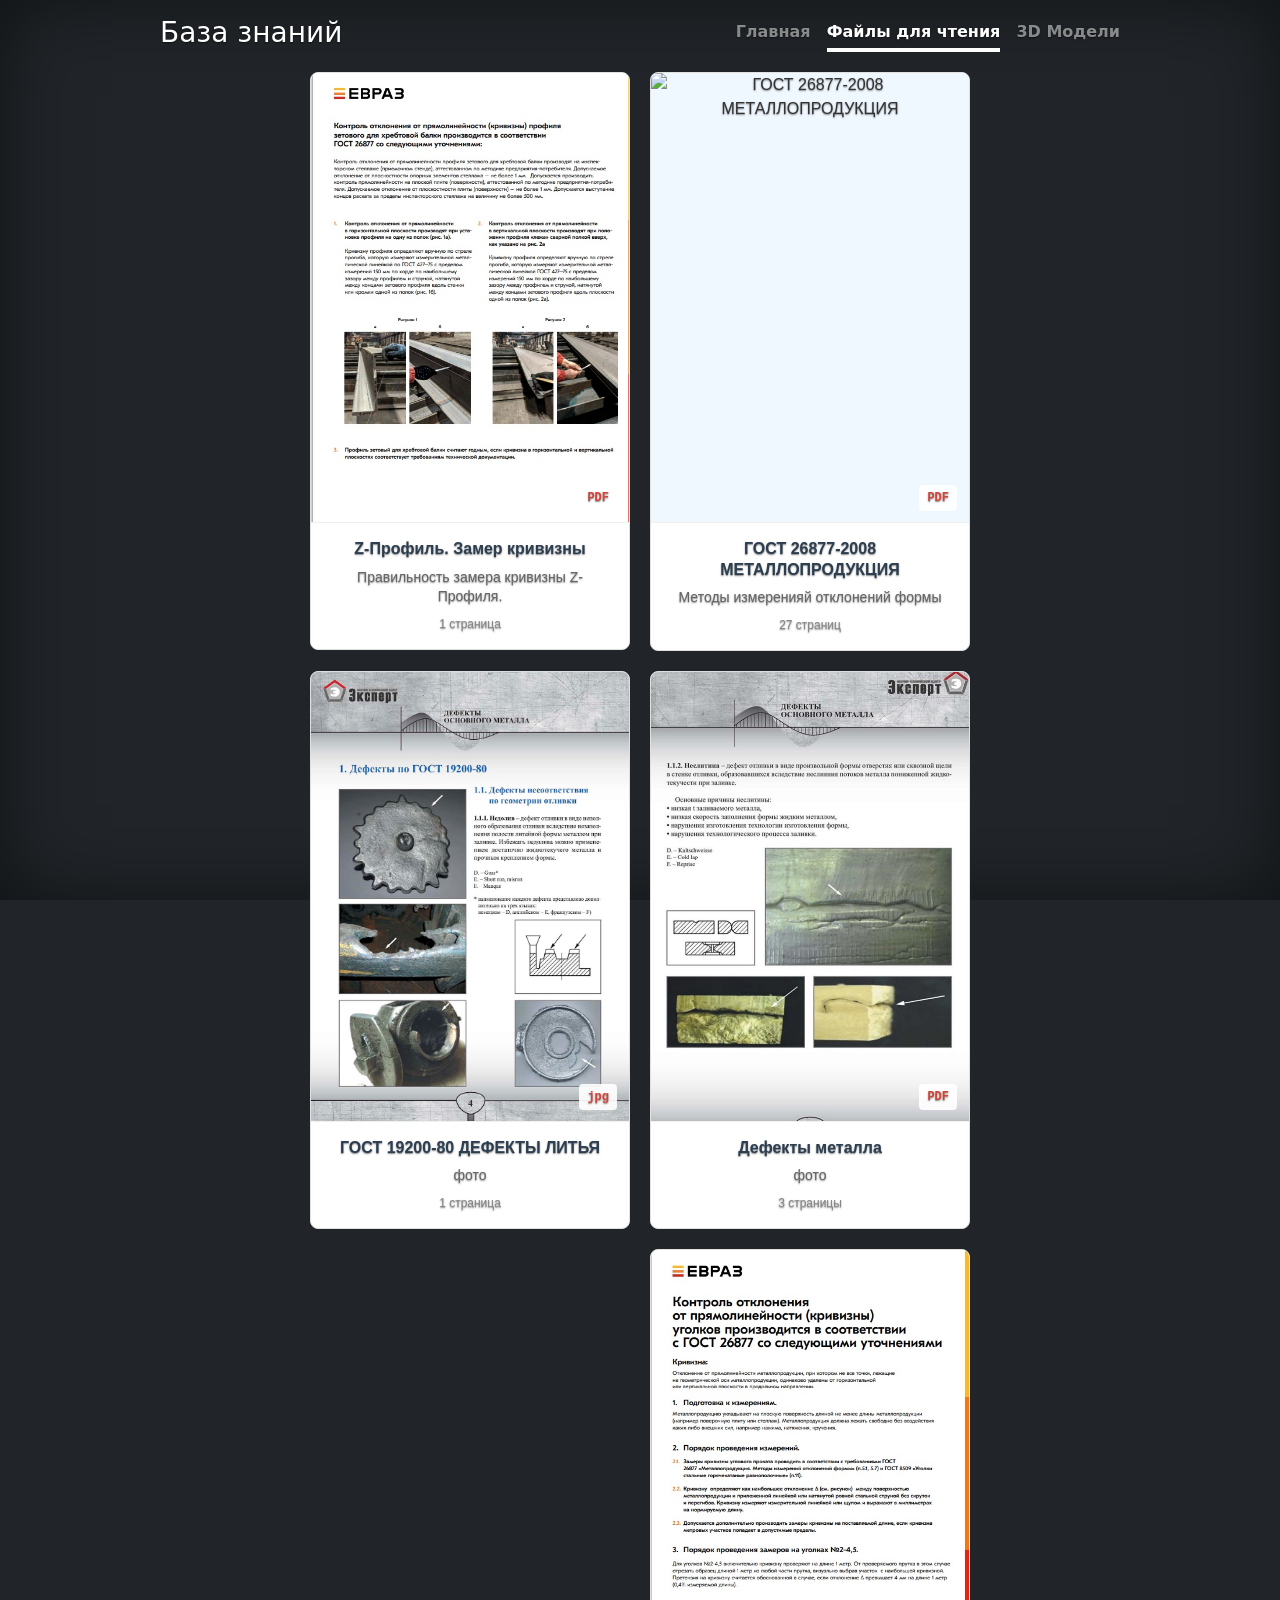
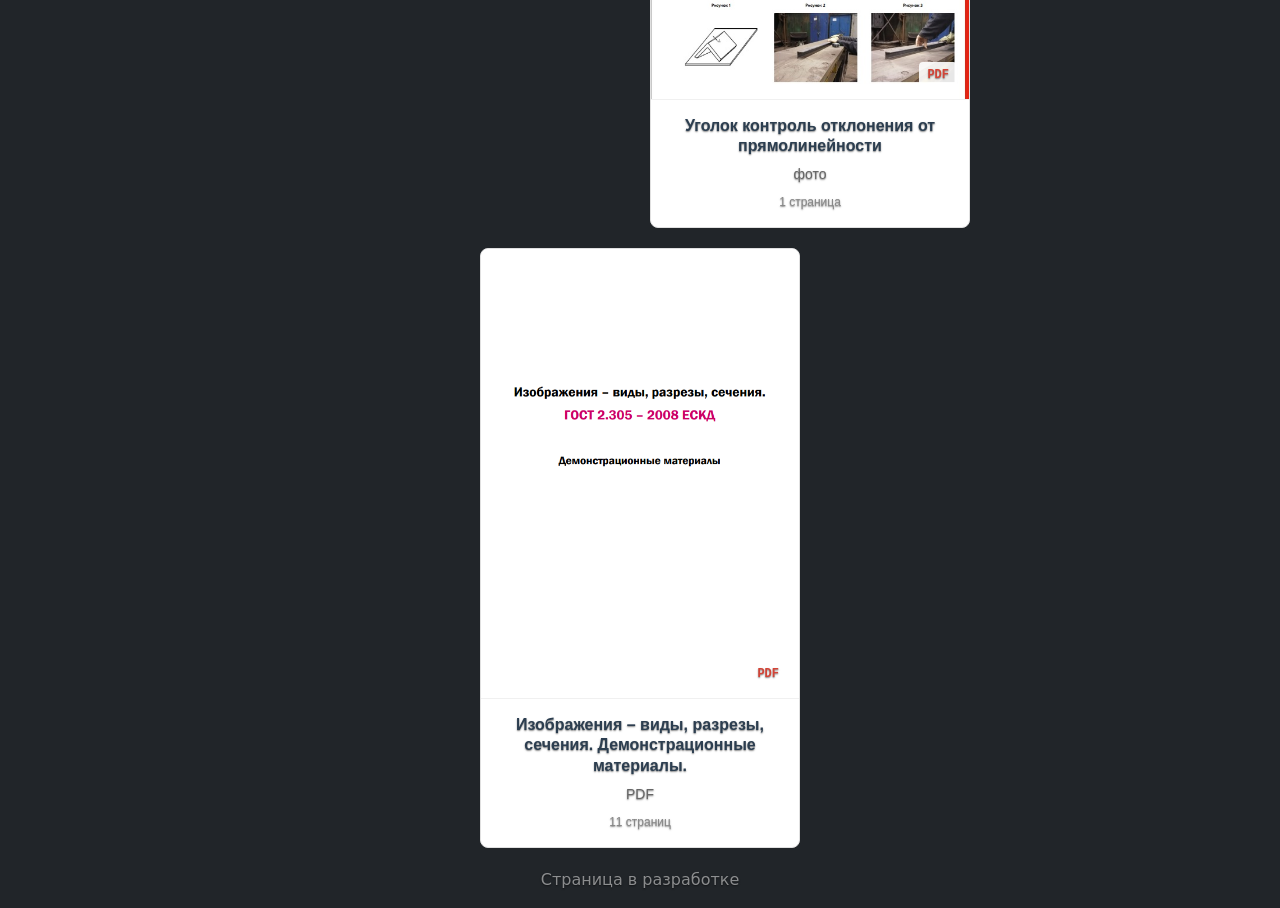
==== commit 5b857778: "Update Дефекты.html" ====
--- a/Дефекты.html
+++ b/Дефекты.html
@@ -26,6 +26,9 @@
             </a>
             <a class="nav-link fw-bold py-1 px-0 active" href="Дефекты.html">
               Файлы для чтения
+            </a>
+            <a class="nav-link fw-bold py-1 px-0" href="Ссылки на модели.html">
+              3D Модели
             </a>
           </nav>
         </div>
